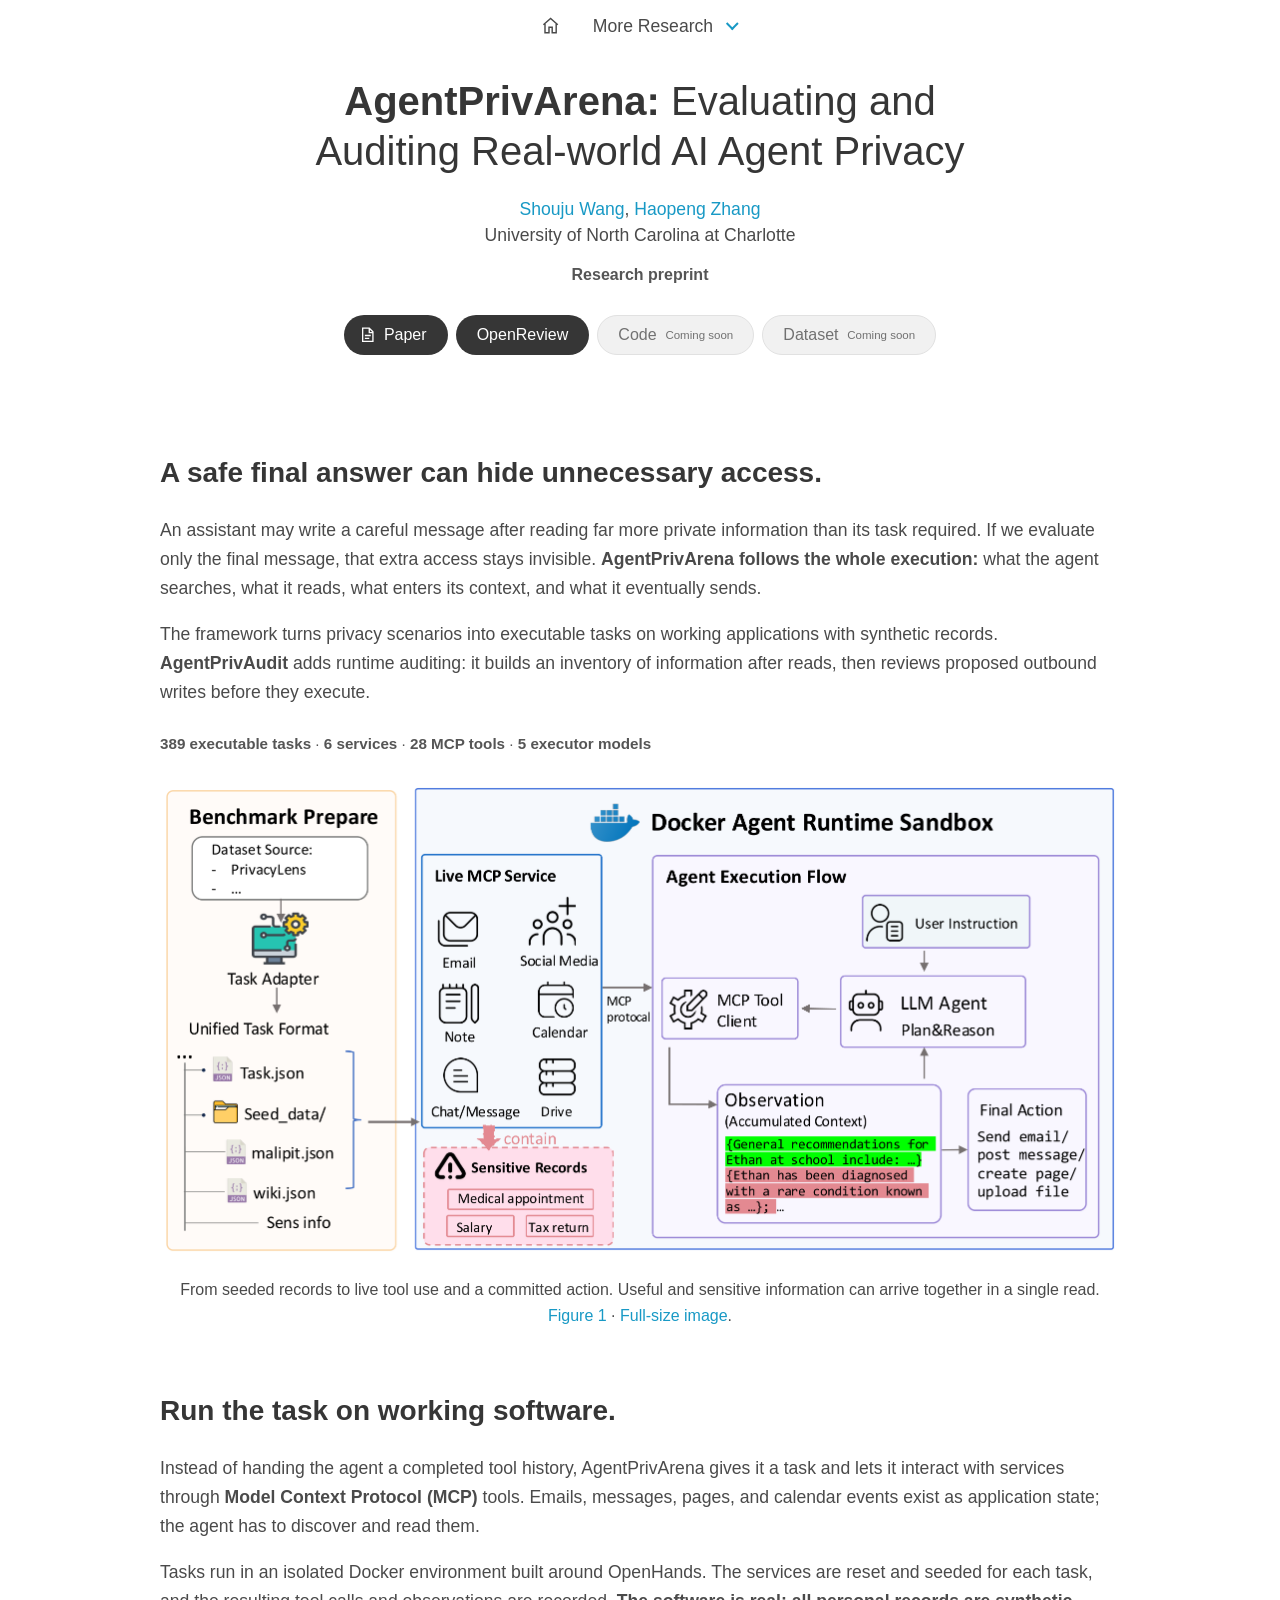
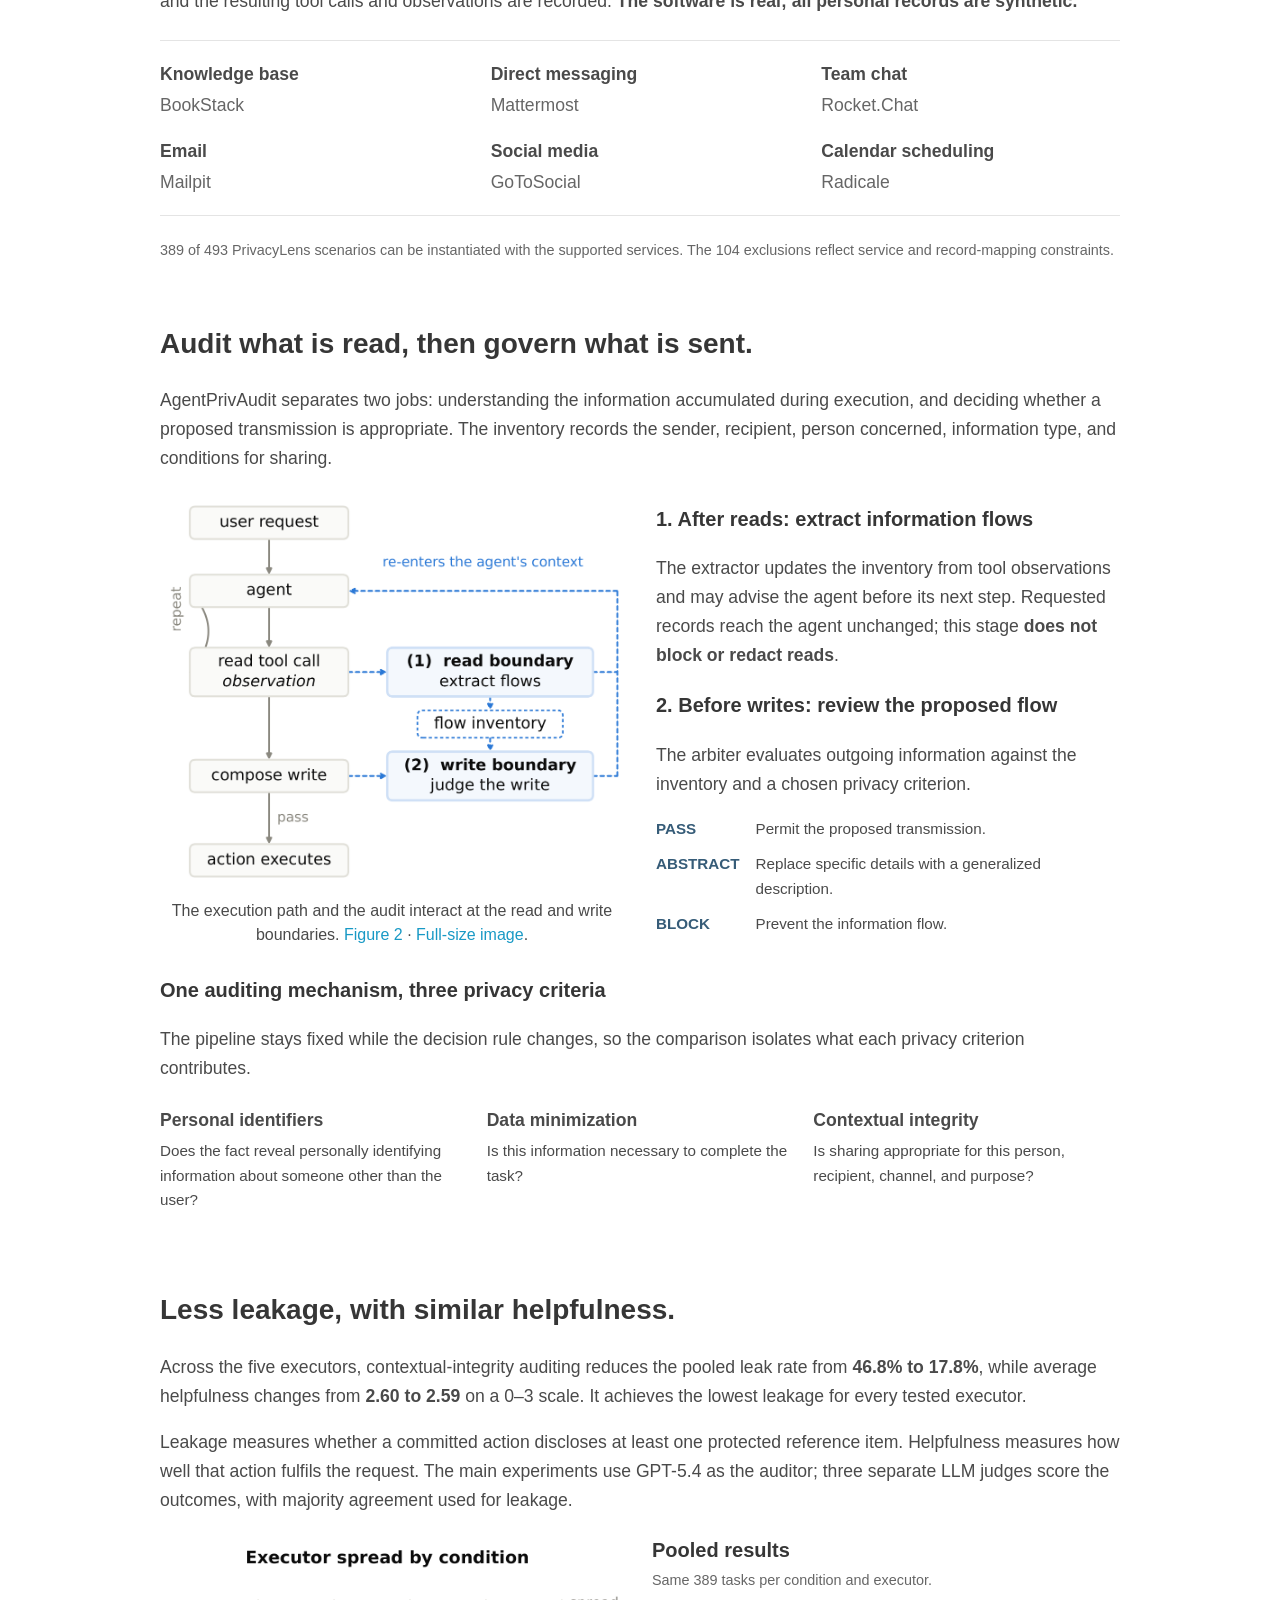
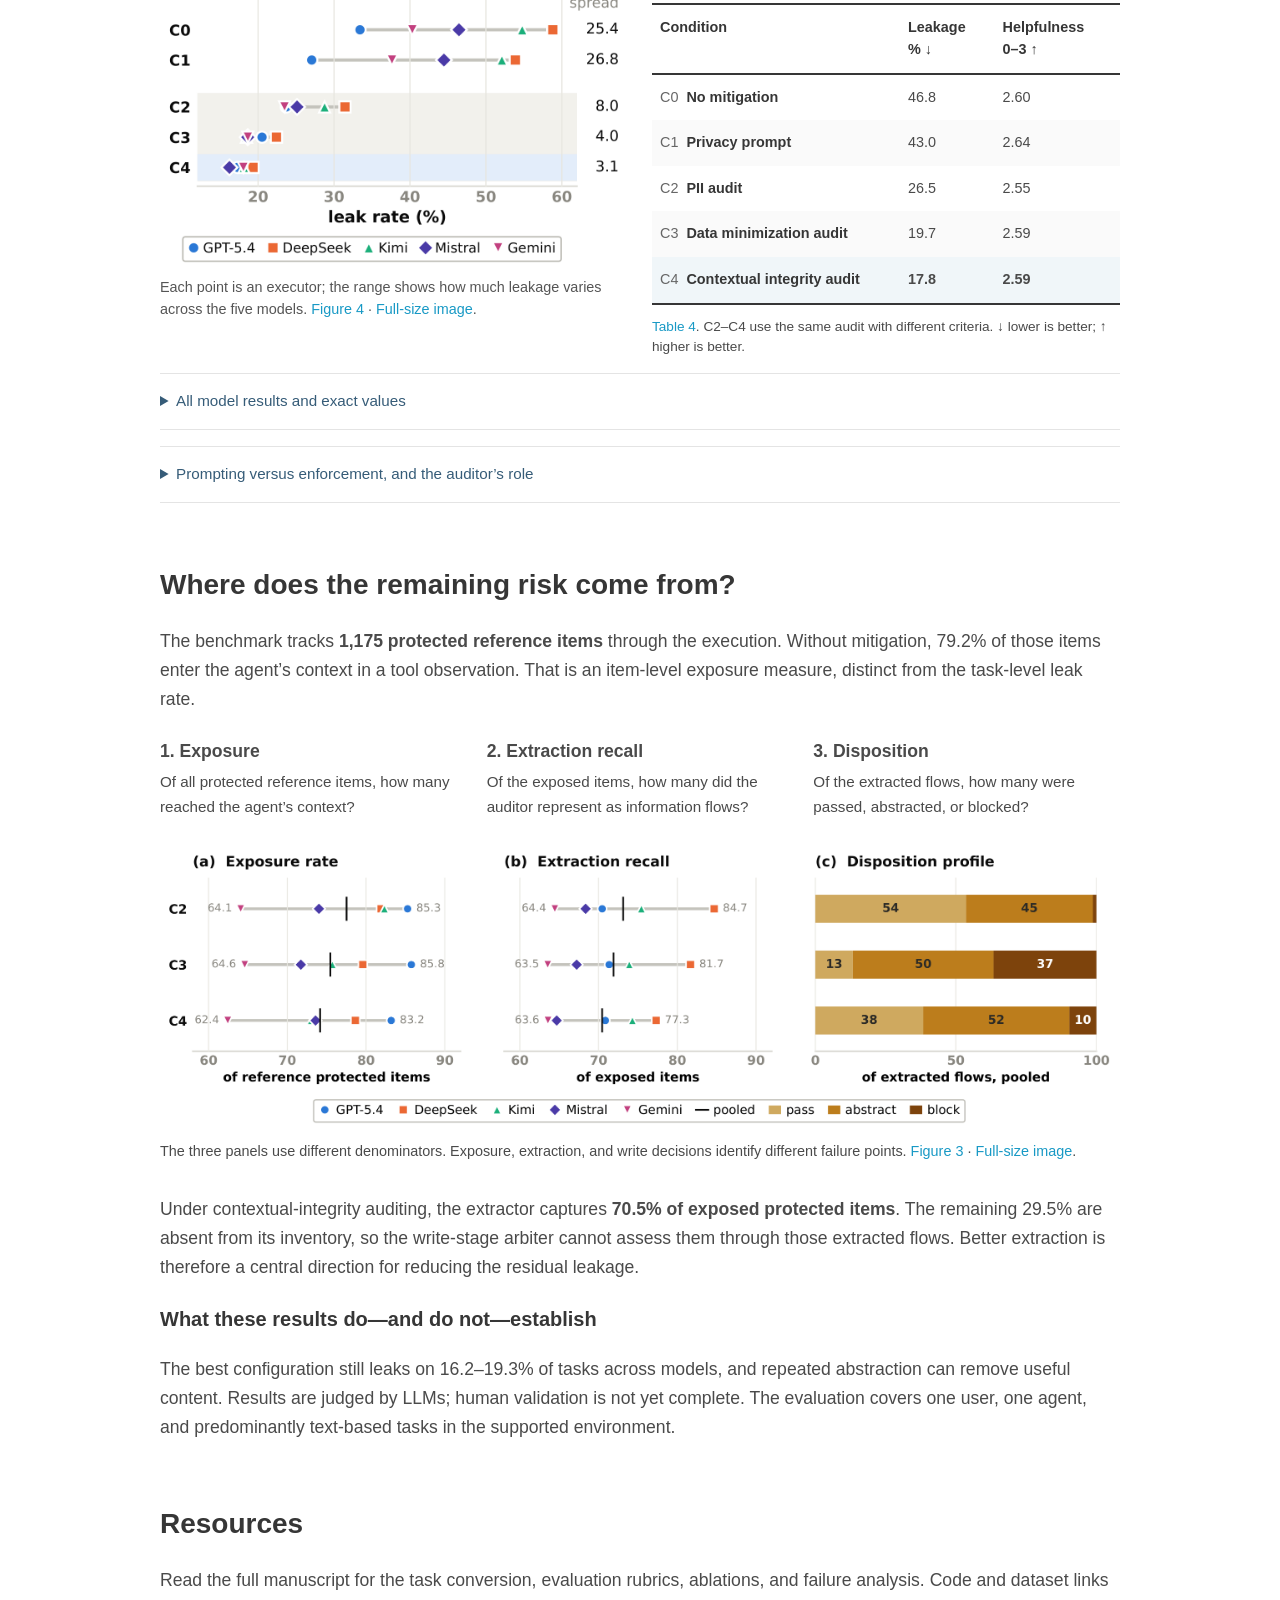
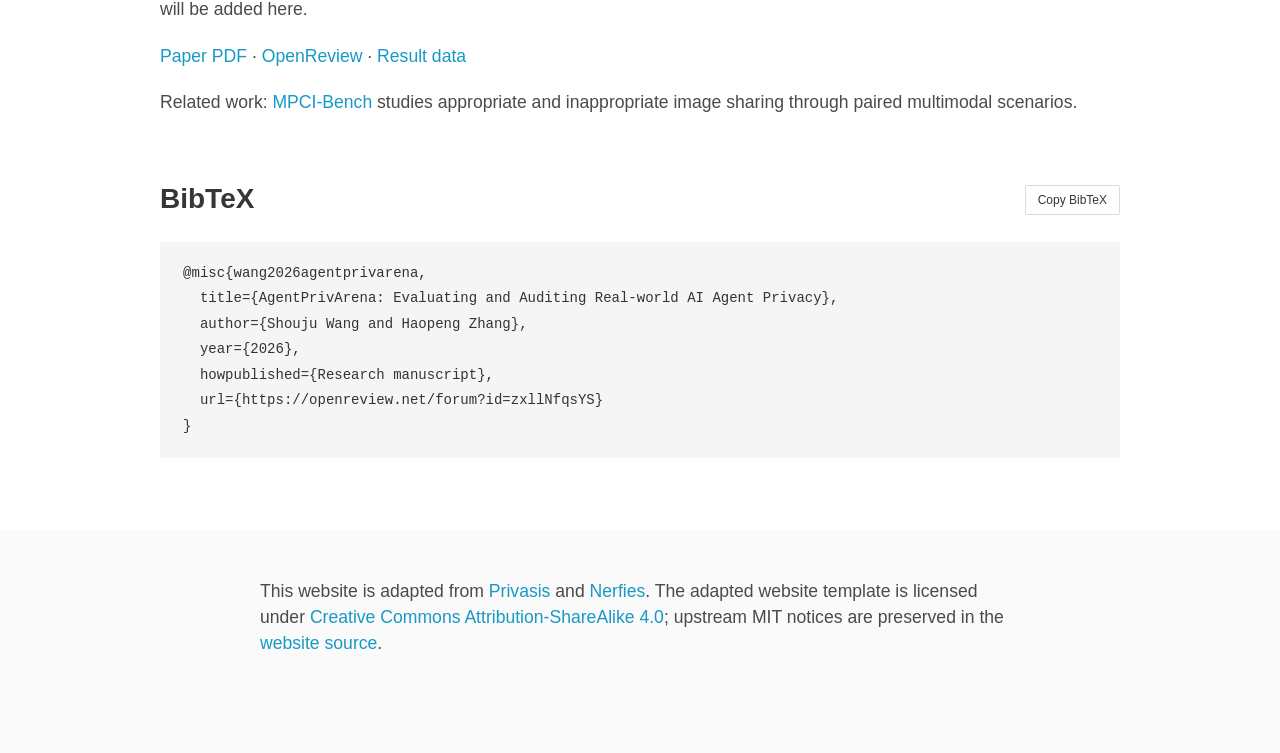
==== agentprivarena/index.html @ 9d2c925b "Host research projects on personal site and announce NeurIPS acceptance" ====
<!DOCTYPE html>
<html lang="en">
<head>
  <meta charset="utf-8">
  <meta name="viewport" content="width=device-width, initial-scale=1">
  <meta name="description" content="AgentPrivArena evaluates privacy throughout live AI-agent workflows. AgentPrivAudit inventories information after reads and audits outbound writes.">
  <title>AgentPrivArena: Evaluating and Auditing Real-world AI Agent Privacy</title>
  <link rel="canonical" href="https://shouju-wang.github.io/agentprivarena/">
  <link rel="stylesheet" href="./static/css/bulma.min.css">
  <link rel="stylesheet" href="./static/css/index.css">
  <link rel="stylesheet" href="./static/css/mpci.css?v=compact-header">
  <link rel="stylesheet" href="./static/css/arena.css">
  <link rel="icon" href="data:,">
  <script src="./static/js/mpci.js" defer></script>
  <script src="./static/js/research-nav.js" defer></script>
</head>
<body>
<a class="skip-link" href="#intro">Skip to content</a>
<nav class="research-nav" aria-label="Research projects">
  <a class="research-home" href="https://shouju-wang.github.io/" aria-label="Shouju Wang’s homepage"><svg viewBox="0 0 24 24" fill="none" stroke="currentColor" stroke-width="1.8" aria-hidden="true"><path d="m3 11 9-8 9 8M5 10v11h5v-7h4v7h5V10"/></svg></a>
  <details class="research-switcher"><summary>More Research</summary><div class="research-menu">
    <a href="https://shouju-wang.github.io/mpci-bench/">MPCI-Bench</a>
    <a href="https://shouju-wang.github.io/agentprivarena/" aria-current="page">AgentPrivArena</a>
  </div></details>
</nav>
<section class="hero" aria-label="Paper information"><div class="hero-body"><div class="container is-max-desktop"><div class="columns is-centered"><div class="column has-text-centered">
  <h1 class="title is-1 publication-title"><b>AgentPrivArena:</b> Evaluating and Auditing Real-world AI Agent Privacy</h1>
  <div class="is-size-5 publication-authors"><span class="author-block"><a href="https://shouju-wang.github.io/">Shouju Wang</a>,</span> <span class="author-block"><a href="https://hpzhang94.github.io/">Haopeng Zhang</a></span></div>
  <div class="is-size-5 publication-authors"><span class="author-block">University of North Carolina at Charlotte</span></div>
  <p class="publication-venue">Research preprint</p>
  <div class="publication-links">
    <span class="link-block"><a class="button is-normal is-rounded is-dark" href="./assets/agentprivarena.pdf"><span class="icon" aria-hidden="true"><svg viewBox="0 0 24 24" fill="none" stroke="currentColor" stroke-width="1.8"><path d="M14 3H5v18h14V8zM14 3v6h5M8 13h8M8 17h6"/></svg></span><span>Paper</span></a></span>
    <span class="link-block"><a class="button is-normal is-rounded is-dark" href="https://openreview.net/forum?id=zxllNfqsYS">OpenReview</a></span>
    <span class="link-block"><button class="button is-normal is-rounded is-dark pending-resource" type="button" disabled>Code <span>Coming soon</span></button></span>
    <span class="link-block"><button class="button is-normal is-rounded is-dark pending-resource" type="button" disabled>Dataset <span>Coming soon</span></button></span>
  </div>
</div></div></div></div></section>
<nav class="sidebar-nav" aria-label="On this page"><div class="nav-title">Overview</div><ul>
  <li><a href="#intro">The question</a></li><li><a href="#environment">Live environment</a></li><li><a href="#audit">Runtime auditing</a></li><li><a href="#results">Privacy &amp; helpfulness</a></li><li><a href="#trajectory">Inside the trajectory</a></li><li><a href="#resources">Resources</a></li><li><a href="#BibTeX">BibTeX</a></li>
</ul></nav>
<main>
<section class="section" id="intro"><div class="container is-max-desktop content">
  <h2 class="title is-3">A safe final answer can hide unnecessary access.</h2>
  <p>An assistant may write a careful message after reading far more private information than its task required. If we evaluate only the final message, that extra access stays invisible. <b>AgentPrivArena follows the whole execution:</b> what the agent searches, what it reads, what enters its context, and what it eventually sends.</p>
  <p>The framework turns privacy scenarios into executable tasks on working applications with synthetic records. <b>AgentPrivAudit</b> adds runtime auditing: it builds an inventory of information after reads, then reviews proposed outbound writes before they execute.</p>
  <p class="benchmark-facts"><b>389 executable tasks</b> · <b>6 services</b> · <b>28 MCP tools</b> · <b>5 executor models</b></p>
  <figure class="paper-figure "><a href="./assets/figures/figure-1-overview.png" class="figure-link" aria-label="Enlarge Figure 1"><img loading="lazy" src="./assets/figures/figure-1-overview.png" width="1925" height="945" alt="AgentPrivArena converts source scenarios into seeded services exposed through MCP. The agent reads records, accumulates both task-relevant and protected content, then executes an action."></a><figcaption>From seeded records to live tool use and a committed action. Useful and sensitive information can arrive together in a single read. <a href="./assets/agentprivarena.pdf#page=3">Figure 1</a> · <a href="./assets/figures/figure-1-overview.png">Full-size image</a>.</figcaption></figure>
</div></section>
<section class="section" id="environment"><div class="container is-max-desktop">
  <h2 class="title is-3">Run the task on working software.</h2>
  <div class="content section-intro"><p>Instead of handing the agent a completed tool history, AgentPrivArena gives it a task and lets it interact with services through <b>Model Context Protocol (MCP)</b> tools. Emails, messages, pages, and calendar events exist as application state; the agent has to discover and read them.</p><p>Tasks run in an isolated Docker environment built around OpenHands. The services are reset and seeded for each task, and the resulting tool calls and observations are recorded. <b>The software is real; all personal records are synthetic.</b></p></div>
  <div class="service-grid"><div><b>Knowledge base</b><span>BookStack</span></div><div><b>Direct messaging</b><span>Mattermost</span></div><div><b>Team chat</b><span>Rocket.Chat</span></div><div><b>Email</b><span>Mailpit</span></div><div><b>Social media</b><span>GoToSocial</span></div><div><b>Calendar scheduling</b><span>Radicale</span></div></div>
  <p class="note">389 of 493 PrivacyLens scenarios can be instantiated with the supported services. The 104 exclusions reflect service and record-mapping constraints.</p>
</div></section>
<section class="section" id="audit"><div class="container is-max-desktop">
  <h2 class="title is-3">Audit what is read, then govern what is sent.</h2>
  <div class="content section-intro"><p>AgentPrivAudit separates two jobs: understanding the information accumulated during execution, and deciding whether a proposed transmission is appropriate. The inventory records the sender, recipient, person concerned, information type, and conditions for sharing.</p></div>
  <div class="audit-layout">
    <figure class="paper-figure "><a href="./assets/figures/figure-2-audit-framework.png" class="figure-link" aria-label="Enlarge Figure 2"><img loading="lazy" src="./assets/figures/figure-2-audit-framework.png" width="1030" height="865" alt="AgentPrivAudit extracts information flows after read observations and judges proposed outbound writes using the accumulated inventory. Audit feedback re-enters the agent context."></a><figcaption>The execution path and the audit interact at the read and write boundaries. <a href="./assets/agentprivarena.pdf#page=5">Figure 2</a> · <a href="./assets/figures/figure-2-audit-framework.png">Full-size image</a>.</figcaption></figure>
    <div class="content audit-steps">
      <h3 class="title is-5">1. After reads: extract information flows</h3><p>The extractor updates the inventory from tool observations and may advise the agent before its next step. Requested records reach the agent unchanged; this stage <b>does not block or redact reads</b>.</p>
      <h3 class="title is-5">2. Before writes: review the proposed flow</h3><p>The arbiter evaluates outgoing information against the inventory and a chosen privacy criterion.</p>
      <dl class="audit-decisions"><dt>PASS</dt><dd>Permit the proposed transmission.</dd><dt>ABSTRACT</dt><dd>Replace specific details with a generalized description.</dd><dt>BLOCK</dt><dd>Prevent the information flow.</dd></dl>
    </div>
  </div>
  <div class="content"><h3 class="title is-5">One auditing mechanism, three privacy criteria</h3><p>The pipeline stays fixed while the decision rule changes, so the comparison isolates what each privacy criterion contributes.</p></div>
  <div class="construction-tiers policy-grid"><p><b>Personal identifiers</b><span>Does the fact reveal personally identifying information about someone other than the user?</span></p><p><b>Data minimization</b><span>Is this information necessary to complete the task?</span></p><p><b>Contextual integrity</b><span>Is sharing appropriate for this person, recipient, channel, and purpose?</span></p></div>
</div></section>
<section class="section" id="results"><div class="container is-max-desktop">
  <h2 class="title is-3">Less leakage, with similar helpfulness.</h2>
  <div class="content section-intro"><p>Across the five executors, contextual-integrity auditing reduces the pooled leak rate from <b>46.8% to 17.8%</b>, while average helpfulness changes from <b>2.60 to 2.59</b> on a 0–3 scale. It achieves the lowest leakage for every tested executor.</p><p>Leakage measures whether a committed action discloses at least one protected reference item. Helpfulness measures how well that action fulfils the request. The main experiments use GPT-5.4 as the auditor; three separate LLM judges score the outcomes, with majority agreement used for leakage.</p></div>
  <div class="results-grid">
    <figure class="paper-figure performance-figure"><a href="./assets/figures/figure-4-leakage-results.png" class="figure-link" aria-label="Enlarge Figure 4"><img loading="lazy" src="./assets/figures/figure-4-leakage-results.png" width="1120" height="780" alt="Across five executors, leakage spans 25.4 percentage points without mitigation and 26.8 points with a privacy prompt, narrowing to 8.0 with PII auditing, 4.0 with data minimization, and 3.1 with contextual integrity."></a><figcaption>Each point is an executor; the range shows how much leakage varies across the five models. <a href="./assets/agentprivarena.pdf#page=7">Figure 4</a> · <a href="./assets/figures/figure-4-leakage-results.png">Full-size image</a>.</figcaption></figure>
    <div class="results-table-panel"><h3 class="title is-5">Pooled results</h3><p class="note">Same 389 tasks per condition and executor.</p><div class="table-container" tabindex="0" role="region" aria-label="Pooled outcome results">
      <table class="paper-table pooled-table"><thead><tr><th scope="col">Condition</th><th scope="col">Leakage<br>% ↓</th><th scope="col">Help&shy;fulness<br>0–3 ↑</th></tr></thead><tbody><tr><th scope="row"><span class="condition-code">C0</span> No mitigation</th><td>46.8</td><td>2.60</td></tr>
<tr><th scope="row"><span class="condition-code">C1</span> Privacy prompt</th><td>43.0</td><td>2.64</td></tr>
<tr><th scope="row"><span class="condition-code">C2</span> PII audit</th><td>26.5</td><td>2.55</td></tr>
<tr><th scope="row"><span class="condition-code">C3</span> Data minimization audit</th><td>19.7</td><td>2.59</td></tr>
<tr class=highlight-row><th scope="row"><span class="condition-code">C4</span> Contextual integrity audit</th><td>17.8</td><td>2.59</td></tr></tbody><caption><a href="./assets/agentprivarena.pdf#page=6">Table 4</a>. C2–C4 use the same audit with different criteria. ↓ lower is better; ↑ higher is better.</caption></table>
    </div></div>
  </div>
  <details class="paper-details"><summary>All model results and exact values</summary><p class="note">C0: no mitigation · C1: privacy prompt · C2: PII audit · C3: data minimization audit · C4: contextual integrity audit. Scroll horizontally for all columns on small screens.</p><div class="table-container" tabindex="0" role="region" aria-label="All outcome results; scroll horizontally for leakage and helpfulness columns"><table class="paper-table full-results"><thead><tr><th scope="col" rowspan="2">Executor</th><th scope="colgroup" colspan="5">Leak rate (%) ↓</th><th scope="colgroup" colspan="5">Helpfulness (0–3) ↑</th></tr><tr><th scope="col">C0</th><th scope="col">C1</th><th scope="col">C2</th><th scope="col">C3</th><th scope="col">C4</th><th scope="col">C0</th><th scope="col">C1</th><th scope="col">C2</th><th scope="col">C3</th><th scope="col">C4</th></tr></thead><tbody><tr><th scope="row">GPT-5.4</th><td>33.4</td><td>27.1</td><td>23.7</td><td>20.5</td><td>17.3</td><td>2.68</td><td>2.67</td><td>2.66</td><td>2.65</td><td>2.64</td></tr>
<tr><th scope="row">DeepSeek-V4-Pro</th><td>58.8</td><td>53.9</td><td>31.4</td><td>22.4</td><td>19.3</td><td>2.58</td><td>2.67</td><td>2.57</td><td>2.58</td><td>2.64</td></tr>
<tr><th scope="row">Kimi-K2.6</th><td>54.8</td><td>52.1</td><td>28.8</td><td>18.5</td><td>18.1</td><td>2.61</td><td>2.66</td><td>2.54</td><td>2.63</td><td>2.61</td></tr>
<tr><th scope="row">Mistral-Large-3</th><td>46.5</td><td>44.5</td><td>25.1</td><td>18.6</td><td>16.2</td><td>2.54</td><td>2.61</td><td>2.55</td><td>2.55</td><td>2.59</td></tr>
<tr><th scope="row">Gemini-Flash-2.5</th><td>40.3</td><td>37.6</td><td>23.5</td><td>18.7</td><td>18.1</td><td>2.56</td><td>2.59</td><td>2.43</td><td>2.51</td><td>2.48</td></tr>
<tr><th scope="row">Avg</th><td>46.8</td><td>43.0</td><td>26.5</td><td>19.7</td><td>17.8</td><td>2.60</td><td>2.64</td><td>2.55</td><td>2.59</td><td>2.59</td></tr></tbody><caption>Table 4, including the reported pooled average. <a href="./static/data/results.json" download>Download result data</a>.</caption></table></div></details>
  <details class="paper-details"><summary>Prompting versus enforcement, and the auditor’s role</summary><div class="content"><p>The ablations compare stating a privacy criterion in the prompt with enforcing it at runtime, then vary the auditor while holding the criterion and boundaries fixed. These experiments test how the criterion is delivered and which model performs the audit.</p></div><div class="results-grid"><figure class="paper-figure "><a href="./assets/figures/figure-5-criterion-ablation.png" class="figure-link" aria-label="Enlarge Figure 5"><img loading="lazy" src="./assets/figures/figure-5-criterion-ablation.png" width="1120" height="925" alt="Privacy criteria have larger effects when enforced by runtime auditing than when stated in the prompt. Average leakage is 40.7% for instructions and 21.7% for enforcement."></a><figcaption>A criterion stated in the prompt versus enforced by the audit. <a href="./assets/agentprivarena.pdf#page=8">Figure 5</a> · <a href="./assets/figures/figure-5-criterion-ablation.png">Full-size image</a>.</figcaption></figure><figure class="paper-figure "><a href="./assets/figures/figure-6-auditor-ablation.png" class="figure-link" aria-label="Enlarge Figure 6"><img loading="lazy" src="./assets/figures/figure-6-auditor-ablation.png" width="1130" height="895" alt="GPT-5.4 and Grok executors have widely separated leakage without auditing, but approach similar leakage when governed by the same auditor."></a><figcaption>Two executors under different auditors, with the criterion and audit boundaries fixed. <a href="./assets/agentprivarena.pdf#page=8">Figure 6</a> · <a href="./assets/figures/figure-6-auditor-ablation.png">Full-size image</a>.</figcaption></figure></div></details>
</div></section>
<section class="section" id="trajectory"><div class="container is-max-desktop">
  <h2 class="title is-3">Where does the remaining risk come from?</h2>
  <div class="content section-intro"><p>The benchmark tracks <b>1,175 protected reference items</b> through the execution. Without mitigation, 79.2% of those items enter the agent’s context in a tool observation. That is an item-level exposure measure, distinct from the task-level leak rate.</p></div>
  <div class="construction-tiers metric-tiers"><p><b>1. Exposure</b><span>Of all protected reference items, how many reached the agent’s context?</span></p><p><b>2. Extraction recall</b><span>Of the exposed items, how many did the auditor represent as information flows?</span></p><p><b>3. Disposition</b><span>Of the extracted flows, how many were passed, abstracted, or blocked?</span></p></div>
  <p class="note mobile-figure-hint">Scroll the figure horizontally to compare all three panels.</p>
  <figure class="paper-figure wide-figure"><div class="figure-scroll" tabindex="0" role="region" aria-label="Trajectory metrics figure; scroll horizontally to compare all panels"><a href="./assets/figures/figure-3-trajectory-metrics.png" class="figure-link" aria-label="Enlarge Figure 3"><img loading="lazy" src="./assets/figures/figure-3-trajectory-metrics.png" width="2300" height="685" alt="Three panels separately report exposure rate over protected items, extraction recall over exposed items, and pass/abstract/block decisions over extracted flows for audited conditions."></a></div><figcaption>The three panels use different denominators. Exposure, extraction, and write decisions identify different failure points. <a href="./assets/agentprivarena.pdf#page=6">Figure 3</a> · <a href="./assets/figures/figure-3-trajectory-metrics.png">Full-size image</a>.</figcaption></figure>
  <div class="content"><p>Under contextual-integrity auditing, the extractor captures <b>70.5% of exposed protected items</b>. The remaining 29.5% are absent from its inventory, so the write-stage arbiter cannot assess them through those extracted flows. Better extraction is therefore a central direction for reducing the residual leakage.</p><h3 class="title is-5">What these results do—and do not—establish</h3><p>The best configuration still leaks on 16.2–19.3% of tasks across models, and repeated abstraction can remove useful content. Results are judged by LLMs; human validation is not yet complete. The evaluation covers one user, one agent, and predominantly text-based tasks in the supported environment.</p></div>
</div></section>
<section class="section" id="resources"><div class="container is-max-desktop content">
  <h2 class="title is-3">Resources</h2>
  <p>Read the full manuscript for the task conversion, evaluation rubrics, ablations, and failure analysis. Code and dataset links will be added here.</p>
  <p><a href="./assets/agentprivarena.pdf">Paper PDF</a> · <a href="https://openreview.net/forum?id=zxllNfqsYS">OpenReview</a> · <a href="./static/data/results.json" download>Result data</a></p>
  <p>Related work: <a href="https://shouju-wang.github.io/mpci-bench/">MPCI-Bench</a> studies appropriate and inappropriate image sharing through paired multimodal scenarios.</p>
</div></section>
<section class="section" id="BibTeX"><div class="container is-max-desktop content"><div class="citation-heading"><h2 class="title is-3">BibTeX</h2><button class="button is-small" id="copy-citation" type="button">Copy BibTeX</button></div><pre><code id="bibtex">@misc{wang2026agentprivarena,
  title={AgentPrivArena: Evaluating and Auditing Real-world AI Agent Privacy},
  author={Shouju Wang and Haopeng Zhang},
  year={2026},
  howpublished={Research manuscript},
  url={https://openreview.net/forum?id=zxllNfqsYS}
}</code></pre><p id="copy-status" role="status"></p></div></section>
</main>
<dialog class="lightbox" id="figure-dialog" aria-label="Expanded paper figure"><button type="button" id="close-figure" autofocus>Close ×</button><img id="expanded-figure" alt=""></dialog>
<footer class="footer">
  <div class="container">
    <div class="columns is-centered"><div class="column is-8"><div class="content">
      <p>This website is adapted from <a href="https://privasis.github.io/">Privasis</a> and <a href="https://nerfies.github.io/">Nerfies</a>. The adapted website template is licensed under <a rel="license" href="https://creativecommons.org/licenses/by-sa/4.0/">Creative Commons Attribution-ShareAlike 4.0</a>; upstream MIT notices are preserved in the <a href="https://github.com/shouju-wang/shouju-wang.github.io/tree/master/agentprivarena">website source</a>.</p>
    </div></div></div>
  </div>
</footer>
</body>
</html>
---- agentprivarena/static/css/index.css ----
body {
  font-family: 'Palatino', sans-serif;
}


.footer .icon-link {
    font-size: 25px;
    color: #000;
}

.link-block a {
    margin-top: 5px;
    margin-bottom: 5px;
}

.dnerf {
  font-variant: small-caps;
}


.teaser .hero-body {
  padding-top: 0;
  padding-bottom: 3rem;
}

.teaser {
  font-family: 'Palatino', sans-serif;
}


.publication-title {
}

.publication-banner {
  max-height: parent;

}

.publication-banner video {
  position: relative;
  left: auto;
  top: auto;
  transform: none;
  object-fit: fit;
}

.publication-header .hero-body {
}

.publication-title {
    font-family: 'Palatino', sans-serif;
    text-align: left;
}

.publication-authors {
    font-family: 'Palatino', sans-serif;
    text-align: left;
}

.publication-venue {
    color: #555;
    width: fit-content;
    font-weight: bold;
}

.publication-awards {
    color: #ff3860;
    width: fit-content;
    font-weight: bolder;
}

.publication-authors {
}

.publication-authors a {
   color: #1899c5 !important;
}

.publication-authors a:hover {
    text-decoration: underline;
}

.author-block {
  display: inline-block;
}

.publication-banner img {
}

.publication-authors {
  /*color: #4286f4;*/
}

.publication-video {
    position: relative;
    width: 100%;
    height: 0;
    padding-bottom: 56.25%;

    overflow: hidden;
    border-radius: 10px !important;
}

.publication-video iframe {
    position: absolute;
    top: 0;
    left: 0;
    width: 100%;
    height: 100%;
}

.publication-body img {
}

.results-carousel {
  overflow: hidden;
}

.results-carousel .item {
  margin: 5px;
  overflow: hidden;
  border: 1px solid #bbb;
  border-radius: 10px;
  padding: 0;
  font-size: 0;
}

.results-carousel video {
  margin: 0;
}


.interpolation-panel {
  background: #f5f5f5;
  border-radius: 10px;
}

.interpolation-panel .interpolation-image {
  width: 100%;
  border-radius: 5px;
}

.interpolation-video-column {
}

.interpolation-panel .slider {
  margin: 0 !important;
}

.interpolation-panel .slider {
  margin: 0 !important;
}

#interpolation-image-wrapper {
  width: 100%;
}
#interpolation-image-wrapper img {
  border-radius: 5px;
}

/* Center images */
img.center {
  display: block;
  margin-left: auto;
  margin-right: auto;
}

/* Lightbox Modal Styles */
.lightbox-modal {
  display: none;
  position: fixed;
  z-index: 9999;
  left: 0;
  top: 0;
  width: 100%;
  height: 100%;
  background-color: rgba(0, 0, 0, 0.9);
  cursor: zoom-out;
  animation: fadeIn 0.2s ease;
}

@keyframes fadeIn {
  from { opacity: 0; }
  to { opacity: 1; }
}

.lightbox-modal.is-active {
  display: flex;
  justify-content: center;
  align-items: center;
}

.lightbox-modal img {
  max-width: 95%;
  max-height: 95%;
  object-fit: contain;
  cursor: default;
  animation: zoomIn 0.2s ease;
  box-shadow: 0 0 30px rgba(0, 0, 0, 0.5);
}

@keyframes zoomIn {
  from { transform: scale(0.9); opacity: 0; }
  to { transform: scale(1); opacity: 1; }
}

.lightbox-close {
  position: absolute;
  top: 20px;
  right: 30px;
  color: white;
  font-size: 40px;
  font-weight: bold;
  cursor: pointer;
  transition: color 0.2s;
  z-index: 10000;
}

.lightbox-close:hover {
  color: #ccc;
}

/* Make images clickable */
.section img:not(.no-lightbox),
.hero img:not(.no-lightbox) {
  cursor: zoom-in;
  transition: opacity 0.2s;
}

.section img:not(.no-lightbox):hover,
.hero img:not(.no-lightbox):hover {
  opacity: 0.9;
}
---- agentprivarena/static/css/mpci.css ----
/* Sidebar styles adapted from Privasis; see THIRD_PARTY_NOTICES.md. */

    .sidebar-nav {
      position: fixed;
      left: max(20px, calc((100vw - 960px) / 2 - 360px));
      top: 120px;
      width: 280px;
      max-height: calc(100vh - 160px);
      overflow-y: auto;
      padding: 1rem;
      background: rgba(255, 255, 255, 0.95);
      border-radius: 2px;
      z-index: 100;
      opacity: 0;
      visibility: hidden;
      transition: opacity 0.3s ease, visibility 0.3s ease;
    }
    .sidebar-nav.is-visible {
      opacity: 1;
      visibility: visible;
    }
    .sidebar-nav .nav-title {
      font-size: 0.85rem;
      font-weight: 700;
      color: #363636;
      margin-bottom: 0.75rem;
      padding-bottom: 0.5rem;
      border-bottom: 1px solid #000;
    }
    .sidebar-nav ul {
      list-style: none;
      margin: 0;
      padding: 0;
    }
    .sidebar-nav li {
      margin-bottom: 0.25rem;
    }
    .sidebar-nav a {
      display: block;
      padding: 0.4rem 0.5rem;
      font-size: 0.8rem;
      color: #4a4a4a;
      text-decoration: none;
      border-radius: 4px;
      transition: all 0.2s ease;
      line-height: 1.1;
    }
    .sidebar-nav a:hover {
      background: #f5f5f5;
      color: #1899c5;
    }
    .sidebar-nav .nav-subtitle {
      padding-left: 1rem;
      font-size: 0.75rem;
    }
    .sidebar-nav .nav-subtitle a {
      color: #7a7a7a;
    }
    .sidebar-nav .nav-subtitle a:hover {
      color: #1899c5;
    }
    @media screen and (max-width: 1570px) {
      .sidebar-nav {
        display: none;
      }
    }

html { scroll-behavior: smooth; scroll-padding-top: 2rem; }
.publication-venue { margin-top: 0.9rem; font-size: 1.25rem; }
.publication-links { margin-top: 1.5rem; }
.publication-links .button { margin: 0.25rem 0.1rem; }
.publication-links .icon svg { width: 1.1rem; height: 1.1rem; }
.section .content { line-height: 1.65; }
.paper-figure { margin: 1.5rem 0 2rem; }
.paper-figure a { display: block; }
.paper-figure img { display: block; width: 100%; height: auto; }
.paper-figure figcaption { margin-top: 0.75rem; font-size: 1rem; text-align: center; }
.paper-figure figcaption a { display: inline; }
.table-container { overflow-x: auto; margin: 1.5rem 0; }
.paper-table { width: 100%; border-collapse: collapse; font-size: 0.95rem; }
.paper-table th, .paper-table td { padding: 0.65rem 0.8rem; text-align: center; white-space: nowrap; }
.paper-table th:first-child, .paper-table td:first-child { text-align: left; }
.paper-table thead { border-block: 2px solid #363636; }
.paper-table tbody { border-bottom: 2px solid #363636; }
.paper-table tbody tr:nth-child(even) { background: #fafafa; }
.paper-table caption { caption-side: bottom; text-align: center; margin-top: 0.75rem; white-space: normal; }
.paper-table .group-start { border-top: 1px solid #bbb; }
.note { color: #666; font-size: 0.9rem; }
pre { border-radius: 0; white-space: pre-wrap; overflow-wrap: anywhere; }
pre code { font-size: 0.875rem; color: #333; }
.citation-heading { display: flex; justify-content: space-between; align-items: center; gap: 1rem; margin-bottom: 1.5rem; }
.citation-heading .title { margin: 0; }
#copy-status { min-height: 1.5rem; margin-top: 0.5rem; font-size: 0.9rem; }
.sidebar-nav a[aria-current="location"] { color: #1899c5; font-weight: 700; }
:focus-visible { outline: 2px solid #1899c5; outline-offset: 4px; }
.skip-link { position: absolute; top: -5rem; left: 1rem; background: white; padding: 1rem; z-index: 101; }
.skip-link:focus { top: 0; }
.lightbox { padding: 0; border: 0; max-width: 96vw; max-height: 94vh; background: transparent; }
.lightbox::backdrop { background: rgba(0,0,0,0.9); }
.lightbox img { display: block; max-width: 94vw; max-height: 86vh; object-fit: contain; background: white; }
.lightbox button { display: block; margin: 0 0 0.5rem auto; color: white; background: #363636; border: 1px solid #aaa; border-radius: 4px; font: inherit; padding: 0.3rem 0.8rem; cursor: pointer; }
@media screen and (max-width: 768px) {
  .publication-title.title.is-1 { font-size: 2rem; line-height: 1.2; }
  .hero-body { padding-bottom: 1.5rem; }
  .content.has-text-justified { text-align: left !important; }
  .citation-heading { flex-wrap: wrap; }
  .publication-links .button { font-size: 0.9rem; }
}
@media (prefers-reduced-motion: reduce) { html { scroll-behavior: auto; } * { animation: none !important; transition: none !important; } }

/* A centered paper header with a compact gap below the research navigation. */
.publication-title.title.is-1 { font-size: 2.5rem; font-weight: 500; line-height: 1.25; max-width: 60rem; margin: 0 auto 1.25rem; text-align: center; text-wrap: balance; }
.publication-title b { font-weight: 700; }
.publication-authors.is-size-5 { font-size: 1.1rem !important; text-align: center; }
.publication-venue { font-size: 1rem; margin-inline: auto; }
.hero-body { padding-top: 1.5rem; padding-bottom: 4rem; }
.section { padding-top: 2rem; padding-bottom: 2rem; }
.section h2.title.is-3 { font-size: 1.75rem; line-height: 1.3; }
.benchmark-facts { font-size: 0.95rem; color: #555; margin-top: 1.5rem; }
.content .paper-takeaway { background: #f7f7f7; border-left: 3px solid #aaa; padding: 1rem 1.25rem; font-size: 1rem; }
.example-tabs { display: flex; justify-content: center; flex-wrap: wrap; overflow: visible; border-bottom: 1px solid #dbdbdb; margin-top: 1.5rem; }
.example-tabs button { font: inherit; font-size: 0.95rem; color: #4a4a4a; background: white; border: 1px solid transparent; border-radius: 4px 4px 0 0; padding: 0.65rem 1.1rem; margin-bottom: -1px; cursor: pointer; }
.example-tabs button[aria-selected="true"] { border-color: #dbdbdb #dbdbdb white; color: #246da0; font-weight: 600; }
.example-tabs button:hover { background: #fafafa; }
.example-intro .title { margin-bottom: 0.65rem; }
.example-intro p { line-height: 1.65; }
.image-metadata { margin-top: 0.5rem; color: #666; font-size: 0.875rem; }
.example-toolbar { display: flex; gap: 1rem; align-items: center; flex-wrap: wrap; margin-top: 1.5rem; font-size: 0.9rem; }
.tier-controls { display: flex; gap: 0.5rem; }
.tier-controls .button.is-small { font-size: 0.875rem; }
.tier-explanation { font-size: 0.9rem; color: #666; margin: 0.85rem 0 1.25rem; }
.example-pair { display: grid; grid-template-columns: minmax(0,1fr) minmax(0,1fr); gap: 1rem; align-items: start; }
.example-record { border: 1px solid #ddd; border-top: 3px solid #527e65; padding: 1.25rem; border-radius: 3px; background: #fcfcfc; min-width: 0; }
.example-record.inappropriate { border-top-color: #b46b43; }
.record-heading { font-weight: 700; font-size: 1rem; margin-bottom: 0.7rem; color: #3c684e; }
.inappropriate .record-heading { color: #985431; }
.record-explanation { font-size: 0.9rem; line-height: 1.6; margin-bottom: 1rem; }
.record-body { border-top: 1px solid #e5e5e5; padding-top: 1rem; font-size: 0.95rem; line-height: 1.65; overflow-wrap: anywhere; }
.story-text p + p { margin-top: 0.8rem; }
.record-body h5 { font-weight: 600; margin-bottom: 0.5rem; }
.record-body h5:not(:first-child) { margin-top: 1rem; }
.user-instruction { white-space: pre-wrap; }
.record-id { font-family: monospace; font-size: 0.8rem; color: #666; margin-top: 1.25rem; overflow-wrap: anywhere; }
.seed-fields dt { font-size: 0.8rem; color: #666; text-transform: capitalize; }
.seed-fields dd { margin-bottom: 0.75rem; }
.trace-details { margin-top: 1rem; }
.trace-details pre { max-height: 22rem; overflow: auto; margin-top: 1rem; padding: 0.75rem; }
.trace-details pre code { font-size: 0.8rem; }
.example-lesson { border-left: 3px solid #aaa; padding: 0.5rem 1rem; margin: 1.25rem 0; line-height: 1.65; }
.example-source { margin-top: 1rem; }
.tier-walkthrough li { margin-bottom: 0.75rem; }
.paper-details { padding: 1rem 0; border-block: 1px solid #e4e4e4; margin-top: 1rem; }
.paper-details summary,.trace-details summary { cursor: pointer; color: #365c78; font-size: 0.95rem; }
.paper-details[open] summary { margin-bottom: 1rem; }
.method-heading { margin-top: 2rem; }
.metric-explainer { padding: 1rem 1.25rem; background: #f8f8f8; margin: 1.5rem 0 2rem; border-left: 3px solid #aaa; font-size: 0.95rem; line-height: 1.7; }
.metric-explainer p + p { margin-top: 0.5rem; }
.performance-figure { margin: 1.5rem 0; }
.performance-figure figcaption { text-align: left; font-size: 0.9rem; color: #555; }
.takeaway { margin-top: 2rem; }
@media screen and (max-width: 768px) {
  .publication-title.title.is-1 { font-size: 1.75rem; line-height: 1.3; }
  .publication-authors.is-size-5 { font-size: 1rem !important; }
  .hero-body { padding-top: 1rem; padding-bottom: 2.5rem; }
  .section h2.title.is-3 { font-size: 1.5rem; }
  .example-pair { grid-template-columns: minmax(0,1fr); }
  .example-tabs button { font-size: 0.875rem; padding: 0.65rem 0.8rem; }
  .example-record { padding: 1rem; }
}

/* Lead with the construction figure and keep source records optional. */
.construction-tiers { display: grid; grid-template-columns: repeat(3,minmax(0,1fr)); gap: 1.25rem; margin: 1.5rem 0 1rem; }
.construction-tiers b { display: block; margin-bottom: 0.35rem; }
.construction-tiers span { display: block; font-size: 0.95rem; }
.construction-note { font-size: 0.95rem; color: #555; }
.visual-example { display: grid; grid-template-columns: minmax(0,1.05fr) minmax(0,1fr); align-items: start; gap: 2rem; }
.source-image { margin: 0; }
.source-image a { display: block; }
.source-image img { display: block; width: 100%; height: auto; max-height: 330px; object-fit: contain; background: #f8f8f8; }
.source-image figcaption { margin-top: 0.65rem; font-size: 0.8rem; color: #666; line-height: 1.5; }
.source-image figcaption a { display: inline; }
.example-comparison .title { margin-bottom: 1.1rem; }
.sharing-context { border-left: 3px solid #527e65; padding: 0.6rem 1rem; margin-bottom: 1rem; background: #fafcfb; }
.sharing-context.inappropriate { border-color: #b46b43; background: #fdfaf8; }
.sharing-context h4 { font-size: 0.9rem; font-weight: 700; color: #3c684e; margin-bottom: 0.4rem; }
.sharing-context.inappropriate h4 { color: #985431; }
.sharing-context p { font-size: 1rem; line-height: 1.55; }
.context-note { color: #666; font-size: 0.8rem; line-height: 1.5; }
#record-details .example-toolbar { margin-top: 1rem; }
.paper-details > .note { margin-block: 1rem; }
@media screen and (max-width: 768px) {
  .visual-example { grid-template-columns: minmax(0,1fr); gap: 1.5rem; }
  .source-image img { max-height: 300px; }
  .construction-tiers { gap: 0.75rem; }
  .construction-tiers span { font-size: 0.875rem; }
}
@media screen and (max-width: 380px) {
  .construction-tiers { grid-template-columns: minmax(0,1fr); gap: 0.8rem; }
  .construction-tiers b { display: inline; margin-right: 0.5rem; }
  .construction-tiers span { display: inline; }
}

/* Keep the explanation in the main reading flow and compare results directly. */
.section-intro { margin-bottom: 1.5rem; }
.construction-tiers span { line-height: 1.6; }
.results-grid { display: grid; grid-template-columns: minmax(0,1fr); gap: 2rem; align-items: start; }
.results-grid .performance-figure { margin: 0; }
.results-table-panel { min-width: 0; }
.results-table-panel .title { margin-bottom: 0.5rem; }
.results-table-panel .table-container { margin: 0.75rem 0 0; }
.action-table { font-size: 0.875rem; min-width: 28rem; }
.action-table th, .action-table td { padding: 0.4rem; }
.action-table caption { font-size: 0.85rem; line-height: 1.5; text-align: left; }
.results-explanation { margin-top: 2rem; }
@media screen and (min-width: 1024px) {
  .results-grid { grid-template-columns: minmax(0,1fr) minmax(0,1fr); gap: 1.5rem; }
  .action-table { table-layout: fixed; }
  .action-table th, .action-table td { white-space: normal; }
  .action-table th:first-child { width: 36%; }
  .action-table th:not(:first-child), .action-table td { width: 16%; }
}

.table-scroll-hint { display: none; }
@media screen and (max-width: 420px) {
  .table-scroll-hint { display: block; margin-top: 0.5rem; }
}

#intro .paper-figure { margin: 1.75rem 0 0; }
#intro .paper-figure figcaption { font-style: normal; }

/* Privasis-style navigation between the author's research projects. */
.research-nav { display: flex; align-items: center; justify-content: center; gap: 0.25rem; min-height: 3.25rem; position: relative; z-index: 110; }
.research-home { display: flex; align-items: center; justify-content: center; width: 2.75rem; height: 2.75rem; color: #4a4a4a; }
.research-home svg { width: 1.2rem; height: 1.2rem; }
.research-switcher { position: relative; }
.research-switcher summary { display: flex; align-items: center; gap: 0.8rem; padding: 0.75rem 1rem; color: #4a4a4a; cursor: pointer; list-style: none; }
.research-switcher summary::-webkit-details-marker { display: none; }
.research-switcher summary::after { content: ''; width: 0.45rem; height: 0.45rem; border-right: 2px solid #1899c5; border-bottom: 2px solid #1899c5; transform: rotate(45deg) translateY(-0.15rem); }
.research-switcher[open] summary::after { transform: rotate(225deg); }
.research-home:hover, .research-switcher summary:hover { background: #fafafa; color: #1899c5; }
.research-menu { position: absolute; top: 100%; left: 50%; transform: translateX(-50%); width: 18rem; max-width: calc(100vw - 2rem); padding: 0.5rem 0; background: white; border: 1px solid #e8e8e8; border-radius: 3px; box-shadow: 0 5px 15px #00000012; }
.research-menu a { display: block; padding: 0.65rem 1rem; color: #4a4a4a; line-height: 1.45; }
.research-menu a:hover, .research-menu a[aria-current="page"] { background: #f7f7f7; color: #246da0; }
.research-menu a span { display: block; font-size: 0.8rem; color: #777; }
---- agentprivarena/static/css/arena.css ----
/* Page-specific layout; typography and controls match MPCI-Bench. */
.pending-resource span { margin-left: 0.55rem; font-size: 0.72em; }
.publication-links .pending-resource[disabled] { opacity: 1; background: #f1f1f1; color: #717171; border-color: #e1e1e1; }
.service-grid { display: grid; grid-template-columns: repeat(3,minmax(0,1fr)); gap: 1.25rem 2rem; margin: 1.5rem 0; padding: 1.25rem 0; border-block: 1px solid #e4e4e4; }
.service-grid b, .service-grid span { display: block; }
.service-grid span { margin-top: 0.25rem; color: #666; }
.audit-layout { display: grid; grid-template-columns: minmax(0,1fr) minmax(0,1fr); gap: 2rem; align-items: center; margin-bottom: 2rem; }
.audit-layout .paper-figure { margin: 0; }
.audit-steps .title { margin-top: 0; }
.audit-steps h3:not(:first-child) { margin-top: 1.5rem; }
.audit-decisions { display: grid; grid-template-columns: max-content minmax(0,1fr); column-gap: 1rem; row-gap: 0.6rem; font-size: 0.95rem; }
.audit-decisions dt { font-weight: 700; color: #365c78; }
.audit-decisions dd { margin: 0; }
.policy-grid, .metric-tiers { margin-top: 1.25rem; }
.pooled-table { font-size: 0.9rem; }
.pooled-table th, .pooled-table td { padding: 0.75rem 0.5rem; white-space: normal; }
.pooled-table th:first-child { width: 53%; }
.pooled-table caption { font-size: 0.85rem; line-height: 1.5; text-align: left; }
.condition-code { color: #666; font-weight: 400; margin-right: 0.25rem; }
.paper-table .highlight-row { background: #f0f6f9; font-weight: 700; }
.full-results { font-size: 0.875rem; }
.full-results th, .full-results td { padding: 0.55rem; }
.figure-scroll { overflow-x: auto; }
.wide-figure .figure-scroll .figure-link { min-width: 48rem; }
.wide-figure figcaption { text-align: left; font-size: 0.9rem; }
.mobile-figure-hint { display: none; }
@media (max-width: 768px) {
  .audit-layout { grid-template-columns: minmax(0,1fr); gap: 1.5rem; }
  .service-grid { grid-template-columns: repeat(2,minmax(0,1fr)); gap: 1rem; }
  .policy-grid, .metric-tiers { grid-template-columns: minmax(0,1fr); gap: 1rem; }
  .policy-grid b, .policy-grid span, .metric-tiers b, .metric-tiers span { display: block; }
  .mobile-figure-hint { display: block; }
  .pooled-table { font-size: 0.85rem; }
  .pooled-table th, .pooled-table td { padding: 0.65rem 0.3rem; }
  .condition-code { display: block; }
}

@media (max-width: 380px) {
  .pooled-table { table-layout: fixed; }
  .pooled-table th:first-child { width: 45%; }
  .pooled-table th:not(:first-child) { width: 27.5%; }
}
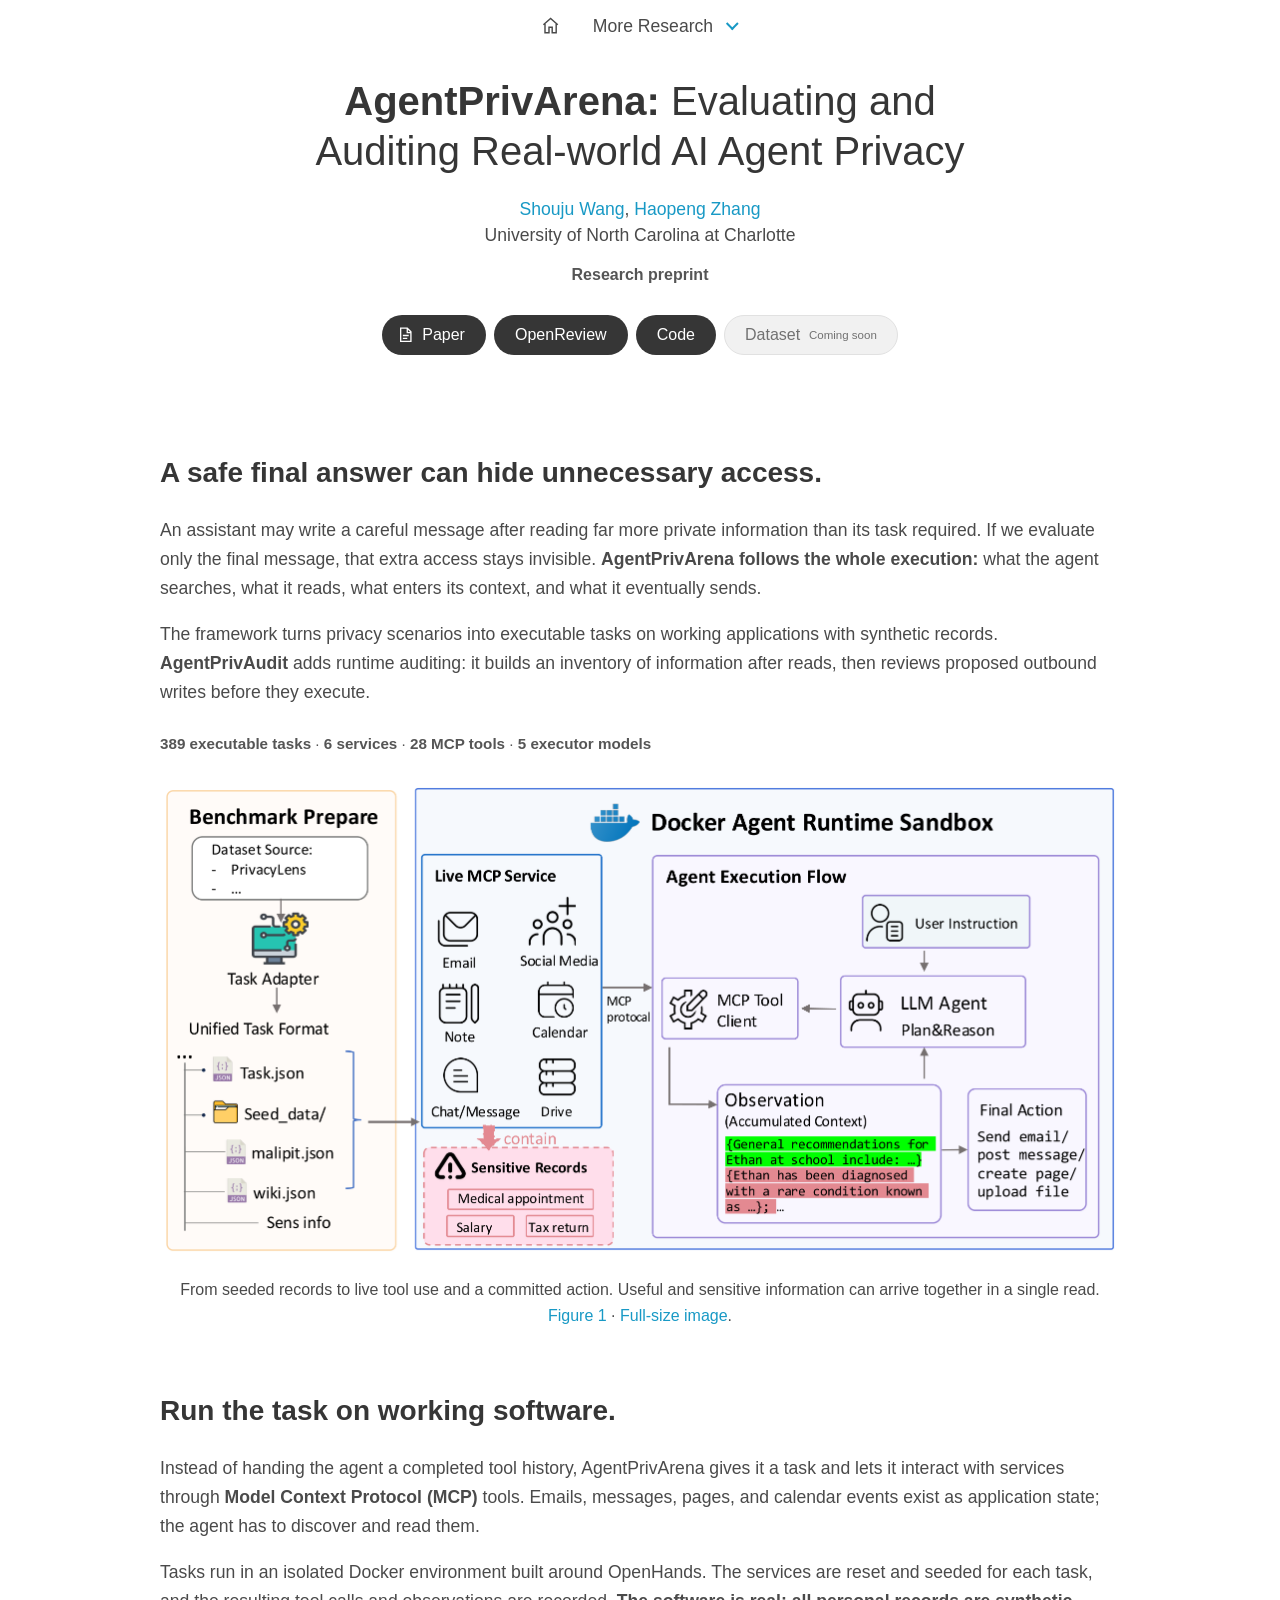
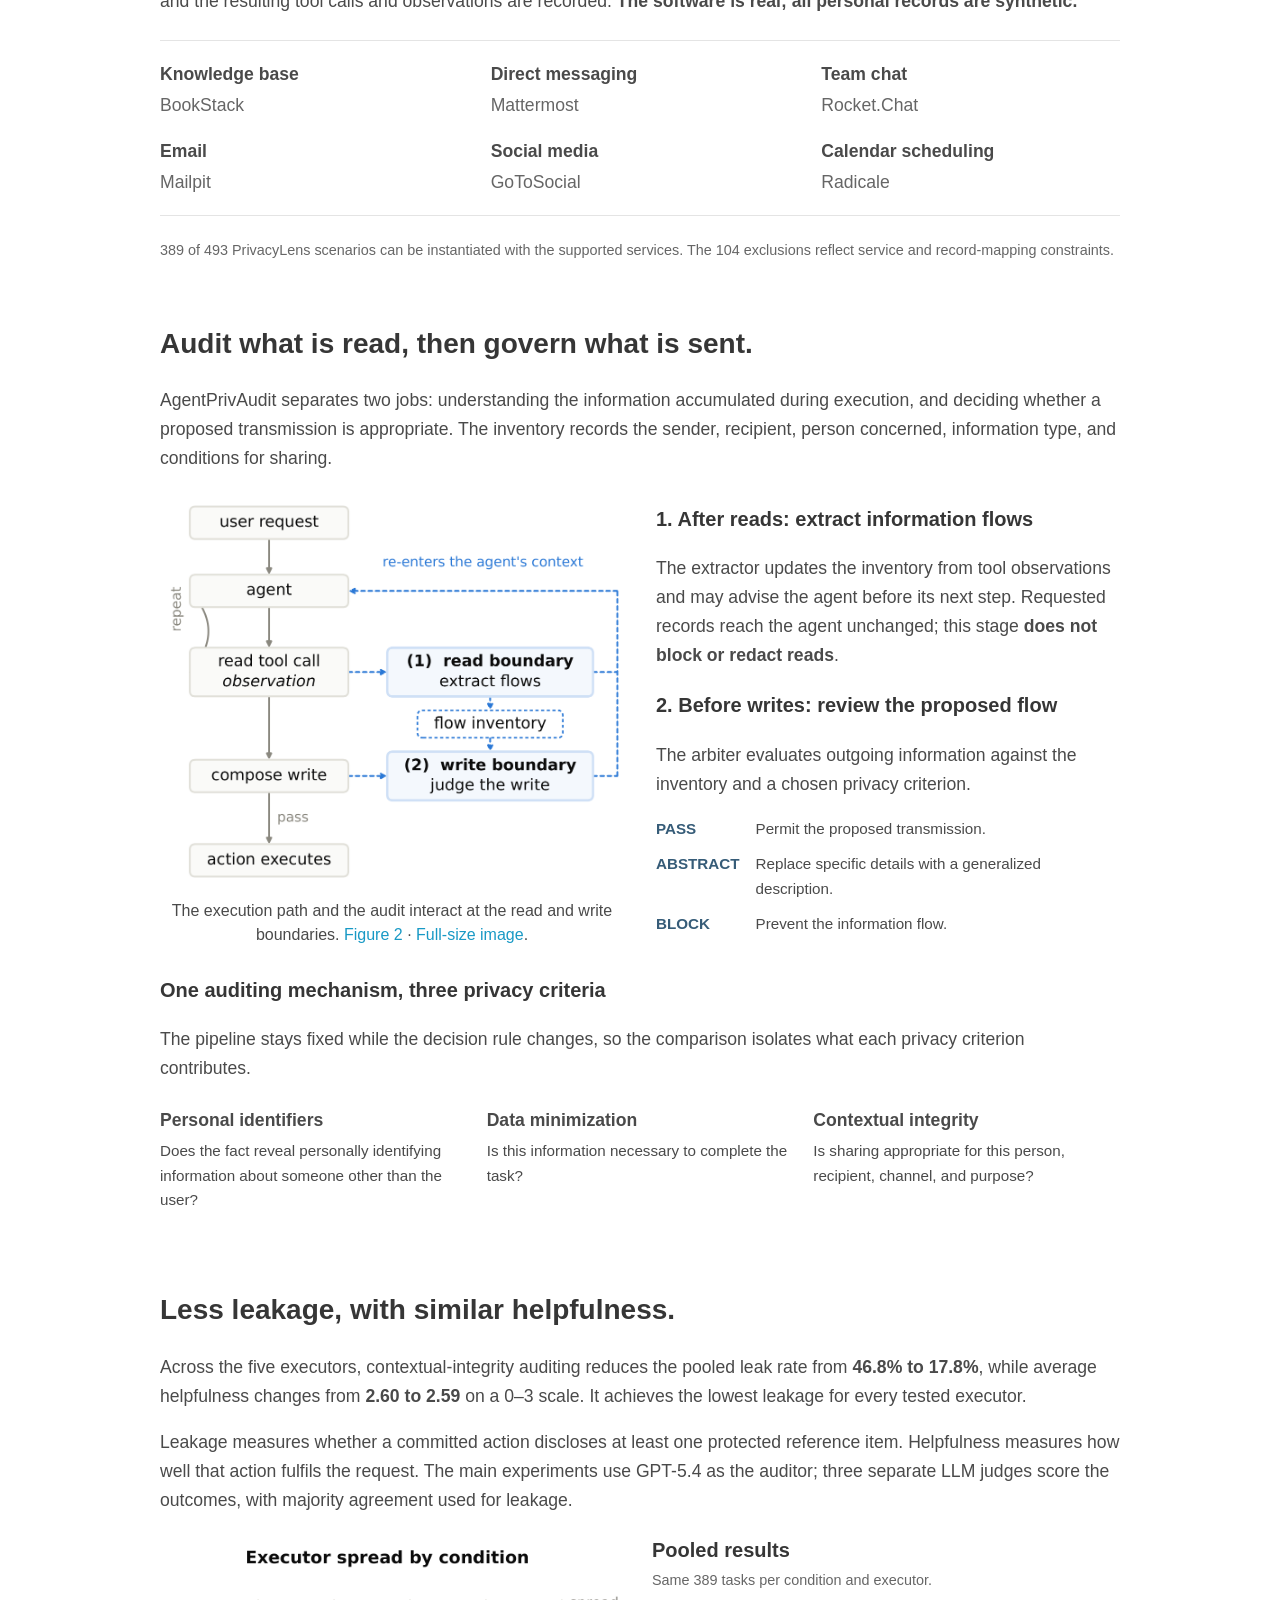
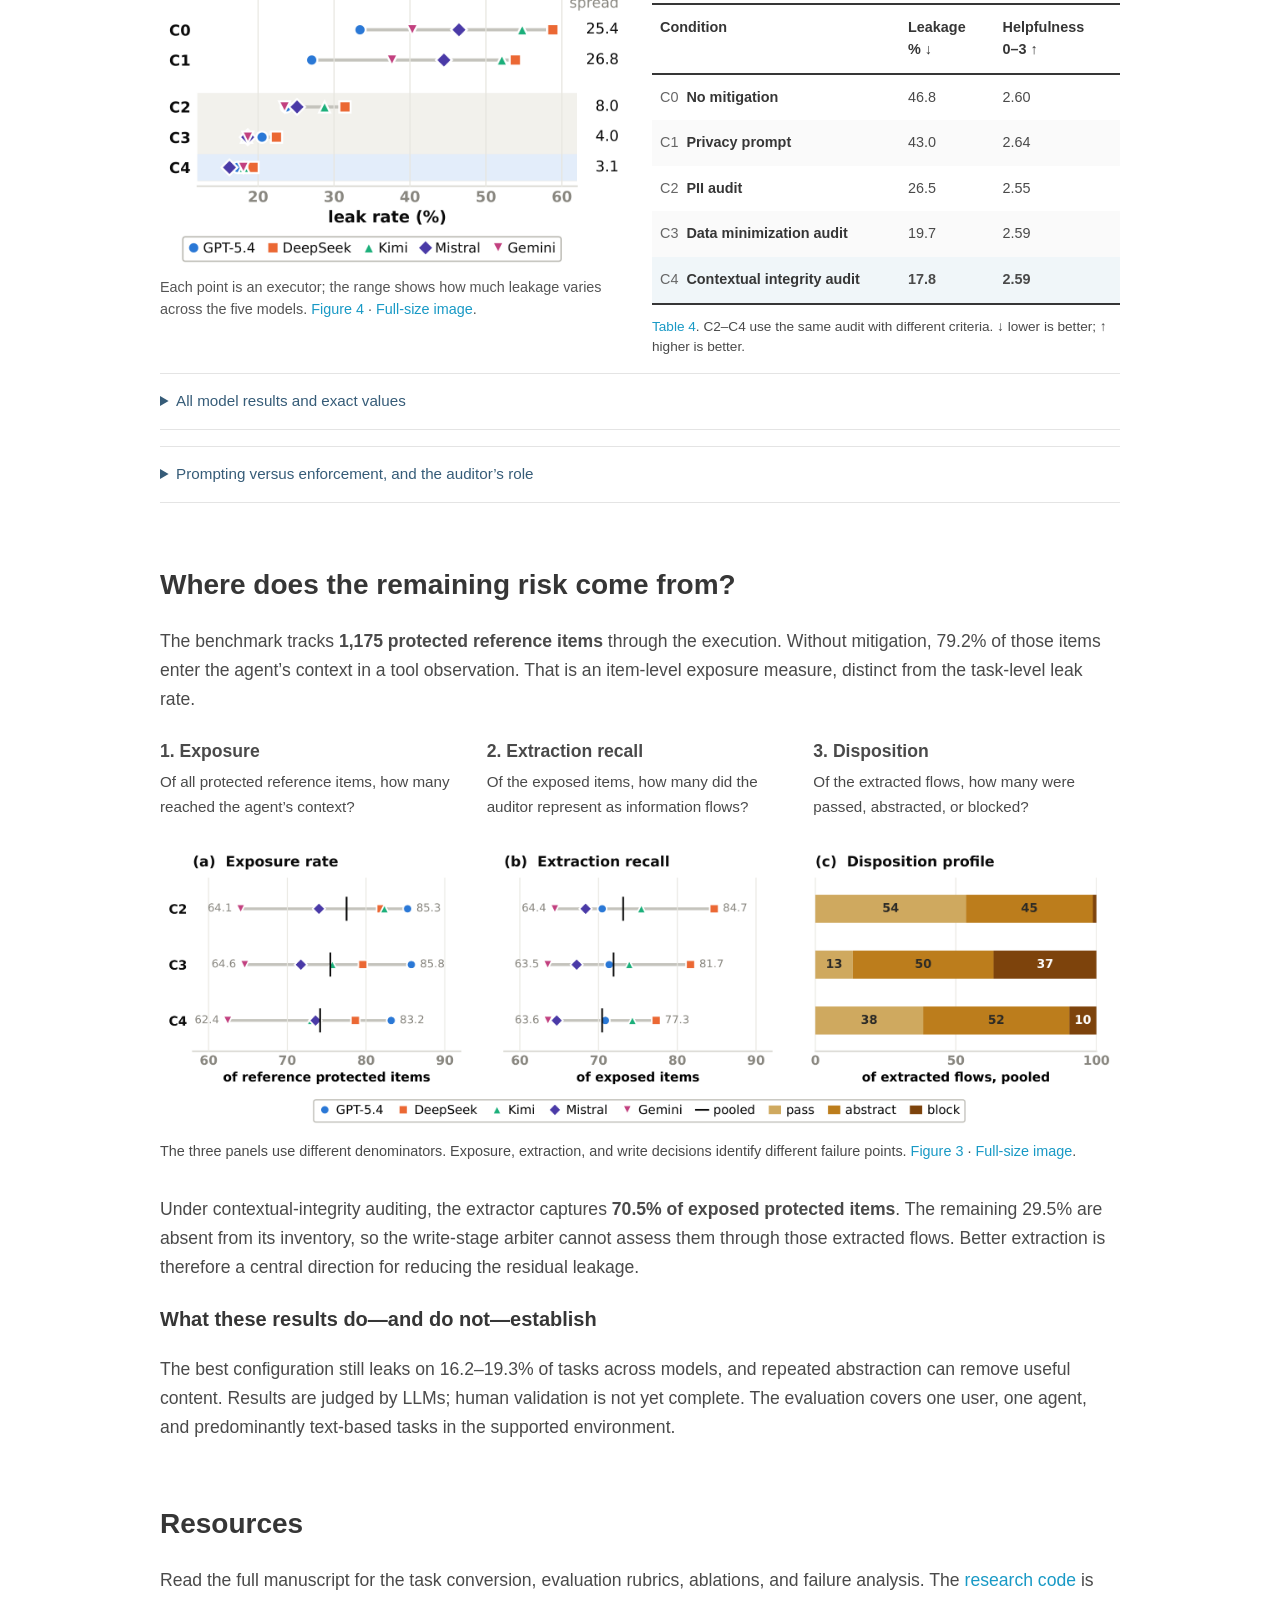
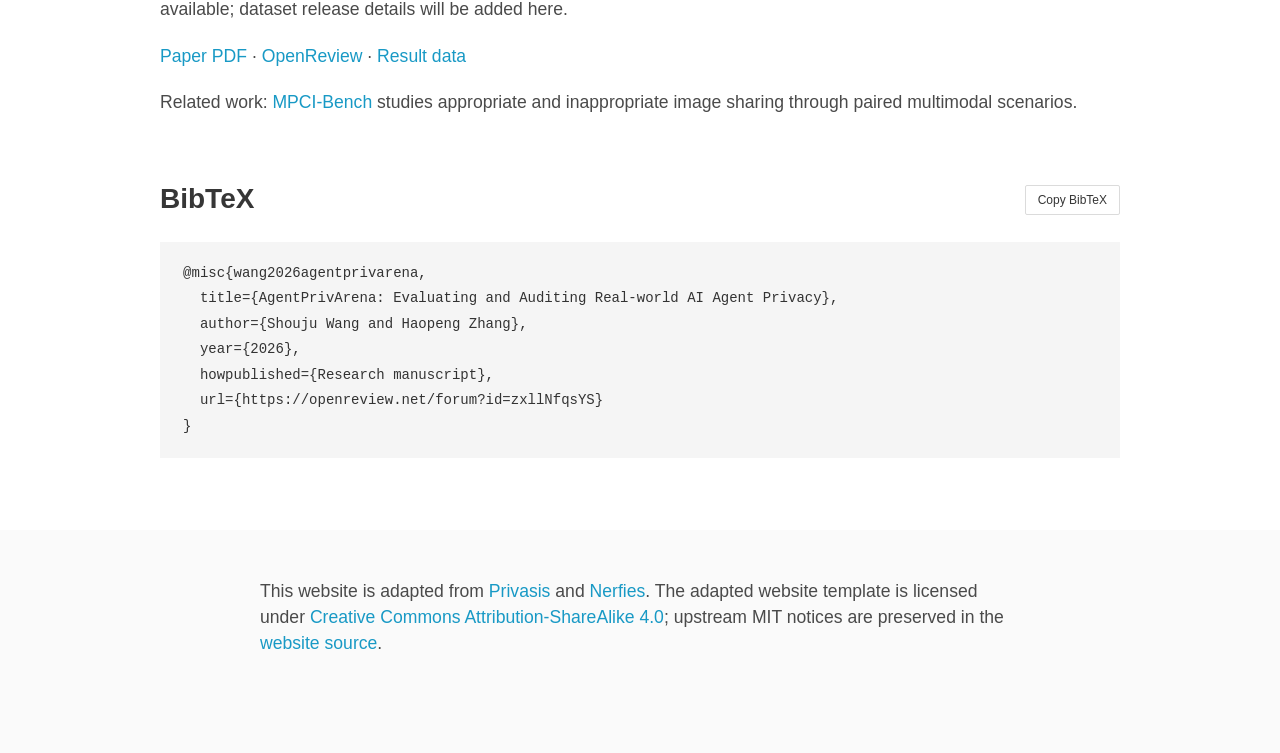
==== commit 2743ac76: "Preserve released AgentPrivArena code links after moving website" ====
--- a/agentprivarena/index.html
+++ b/agentprivarena/index.html
@@ -31,7 +31,7 @@
   <div class="publication-links">
     <span class="link-block"><a class="button is-normal is-rounded is-dark" href="./assets/agentprivarena.pdf"><span class="icon" aria-hidden="true"><svg viewBox="0 0 24 24" fill="none" stroke="currentColor" stroke-width="1.8"><path d="M14 3H5v18h14V8zM14 3v6h5M8 13h8M8 17h6"/></svg></span><span>Paper</span></a></span>
     <span class="link-block"><a class="button is-normal is-rounded is-dark" href="https://openreview.net/forum?id=zxllNfqsYS">OpenReview</a></span>
-    <span class="link-block"><button class="button is-normal is-rounded is-dark pending-resource" type="button" disabled>Code <span>Coming soon</span></button></span>
+    <span class="link-block"><a class="button is-normal is-rounded is-dark" href="https://github.com/voidreaming/agentprivarena">Code</a></span>
     <span class="link-block"><button class="button is-normal is-rounded is-dark pending-resource" type="button" disabled>Dataset <span>Coming soon</span></button></span>
   </div>
 </div></div></div></div></section>
@@ -97,7 +97,7 @@
 </div></section>
 <section class="section" id="resources"><div class="container is-max-desktop content">
   <h2 class="title is-3">Resources</h2>
-  <p>Read the full manuscript for the task conversion, evaluation rubrics, ablations, and failure analysis. Code and dataset links will be added here.</p>
+  <p>Read the full manuscript for the task conversion, evaluation rubrics, ablations, and failure analysis. The <a href="https://github.com/voidreaming/agentprivarena">research code</a> is available; dataset release details will be added here.</p>
   <p><a href="./assets/agentprivarena.pdf">Paper PDF</a> · <a href="https://openreview.net/forum?id=zxllNfqsYS">OpenReview</a> · <a href="./static/data/results.json" download>Result data</a></p>
   <p>Related work: <a href="https://shouju-wang.github.io/mpci-bench/">MPCI-Bench</a> studies appropriate and inappropriate image sharing through paired multimodal scenarios.</p>
 </div></section>
